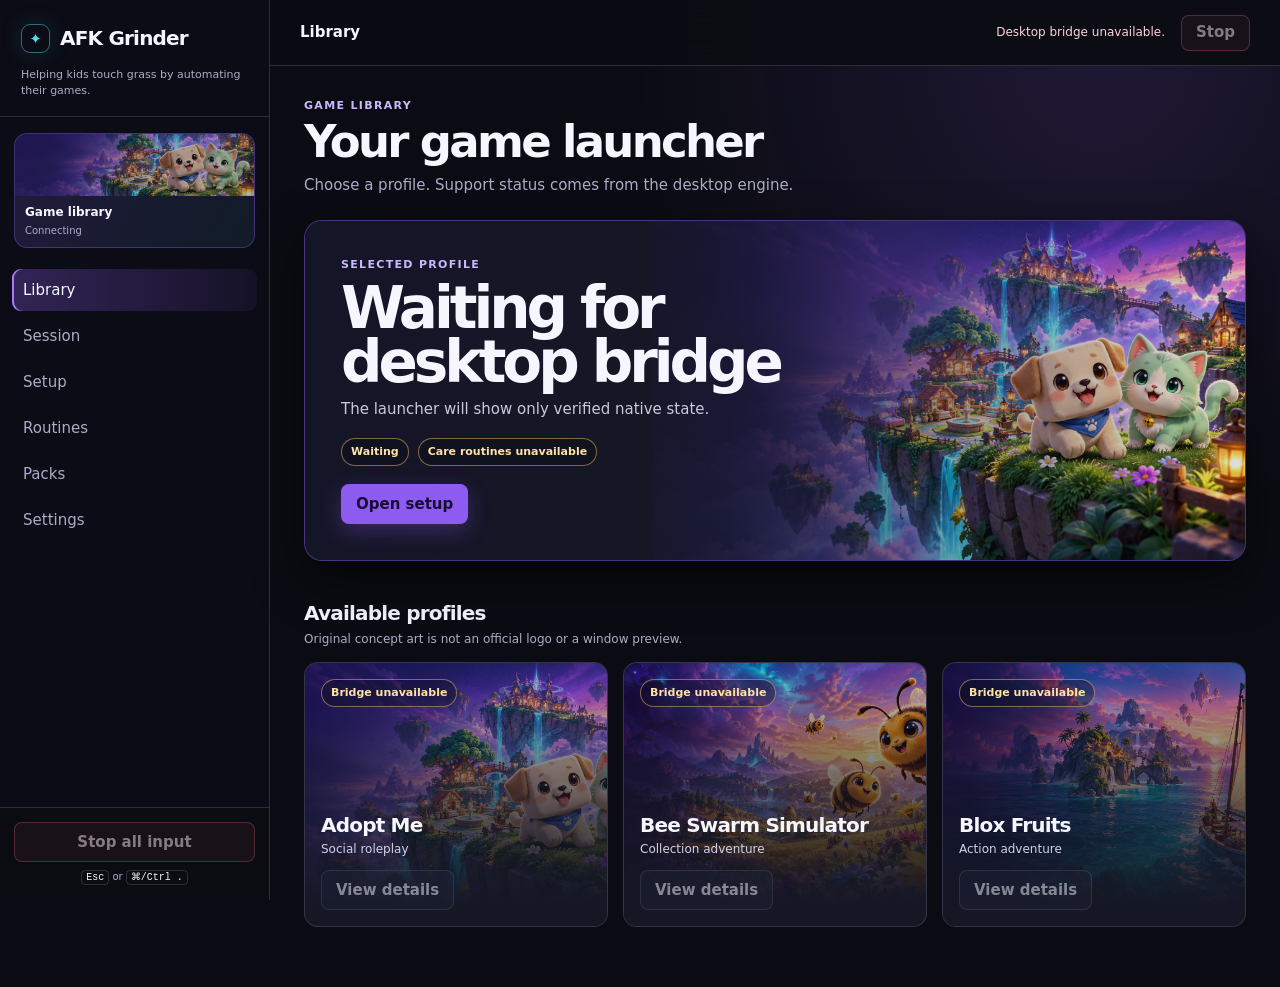
==== src/afk_grinder/web/index.html @ 45a5286b "feat: add native game launcher and auto-bind" ====
<!doctype html>
<html lang="en">
<head>
  <meta charset="utf-8">
  <meta name="viewport" content="width=device-width, initial-scale=1">
  <meta name="color-scheme" content="dark">
  <meta http-equiv="Content-Security-Policy" content="default-src 'none'; style-src 'self' 'unsafe-inline'; script-src 'self' 'unsafe-eval'; img-src 'self' data:; connect-src 'none'; font-src 'none'; object-src 'none'; frame-src 'none'; base-uri 'none'; form-action 'none'">
  <title>AFK Grinder</title>
  <link rel="stylesheet" href="styles.css">
  <style>@media (max-width:620px){.topbar .compact{display:inline-flex}}</style>
</head>
<body>
  <div class="app-shell">
    <aside class="rail" aria-label="Application navigation">
      <div class="brand"><div class="brand-mark" aria-hidden="true">✦</div><strong>AFK Grinder</strong><p>Helping kids touch grass by automating their games.</p></div>
      <div class="rail-game"><img id="rail-art" src="assets/pet-world.png" alt=""><div><strong id="rail-game-name">Game library</strong><span id="rail-game-status">Connecting</span></div></div>
      <nav class="nav" aria-label="Launcher sections">
        <button type="button" data-route="library" aria-current="page">Library</button>
        <button type="button" data-route="session">Session</button>
        <button type="button" data-route="setup">Setup</button>
        <button type="button" data-route="routines">Routines</button>
        <button type="button" data-route="packs">Packs</button>
        <button type="button" data-route="settings">Settings</button>
      </nav>
      <div class="rail-stop"><button class="danger" type="button" data-command="stop">Stop all input</button><p><kbd>Esc</kbd> or <kbd>⌘/Ctrl .</kbd></p></div>
    </aside>
    <div class="workspace">
      <header class="topbar"><span id="crumb">Library</span><span class="connection" id="connection" role="status" aria-live="polite">Connecting to desktop bridge…</span><button class="danger compact" type="button" data-command="stop">Stop</button></header>
      <div class="cleanup-banner" id="cleanup-banner" hidden role="alert"><strong>Cleanup blocked.</strong><span id="cleanup-message">Release held inputs manually, then restart the application.</span></div>
      <main>
        <section data-page="library" class="page active" aria-labelledby="library-title">
          <div class="page-title"><div><p class="eyebrow">Game library</p><h1 id="library-title">Your game launcher</h1><p>Choose a profile. Support status comes from the desktop engine.</p></div></div>
          <article class="hero"><img id="hero-art" src="assets/pet-world.png" alt="Original concept art, not a game capture"><div class="hero-overlay"><p class="eyebrow">Selected profile</p><h2 id="hero-title">Waiting for desktop bridge</h2><p id="hero-copy">The launcher will show only verified native state.</p><div class="badges"><span class="badge" id="hero-support">Waiting</span><span class="badge warn">Care routines unavailable</span></div><button class="primary" type="button" data-route="setup">Open setup</button></div></article>
          <div class="section-head"><div><h2>Available profiles</h2><p>Original concept art is not an official logo or a window preview.</p></div></div>
          <div class="game-grid" id="game-grid" aria-live="polite"></div>
          <template id="game-template"><article class="game-card"><img alt=""><div class="card-shade"></div><div class="card-body"><span class="badge"></span><h3></h3><p></p><button class="secondary" type="button">Open profile</button></div></article></template>
        </section>

        <section data-page="session" class="page" aria-labelledby="session-title">
          <div class="page-title"><div><p class="eyebrow">Supervised session</p><h1 id="session-title">Session</h1><p>Engine state decides whether a run can start.</p></div><span class="badge" id="session-phase">Waiting</span></div>
          <div class="two-col"><article class="panel"><h2 id="session-heading">Waiting for state</h2><p id="session-message">No local session data is available yet.</p><div class="mode-group" role="group" aria-label="Session mode"><button type="button" data-mode="dry">Dry run</button><button type="button" data-mode="live">Live input</button></div><div class="routine"><div><strong id="template-name">Input check</strong><span id="template-detail">Native template data will appear here.</span></div><span class="badge" id="start-readiness">Waiting</span></div><div class="button-row"><button class="primary" type="button" data-command="start" id="start-button">Start</button><button class="secondary" type="button" data-route="setup">Open setup</button></div><p class="note">Live input uses the engine’s 3-second manual switch and its <span id="limit-seconds">30</span>-second cap. No auto-resume.</p></article>
            <aside class="panel preview-panel"><div class="panel-heading"><h2>Private window preview</h2><span class="badge" id="preview-phase">Not captured</span></div><div class="preview-wrap"><img id="preview-image" alt="Selected native window preview" hidden><div id="preview-empty"><strong>No preview available</strong><span>Capture happens only through the desktop engine and stays in memory.</span></div></div><p class="note" id="preview-note">A preview does not prove gameplay is ready.</p></aside></div>
        </section>

        <section data-page="setup" class="page" aria-labelledby="setup-title">
          <div class="page-title"><div><p class="eyebrow">Required checks</p><h1 id="setup-title">Setup</h1><p>Sign in manually. Keep gameplay visible, with chat and menus closed.</p></div></div>
          <div class="two-col"><article class="panel"><ol class="setup-list"><li><span>1</span><div><strong>Find a Roblox window</strong><p id="binding-message">Waiting for discovery.</p></div><button class="secondary" type="button" data-command="refresh_targets">Retry</button></li><li id="candidate-row" hidden><span>2</span><div><strong>Select a window</strong><p>More than one verified Roblox window was found.</p><div class="candidate-buttons" id="candidate-buttons"></div></div></li><li><span>3</span><div><strong>Capture private preview</strong><p id="capture-message">Preview stays in memory and is optional.</p></div><div class="button-stack"><button class="secondary" type="button" data-command="capture">Capture</button><button class="ghost" type="button" data-command="clear_preview">Cancel</button></div></li><li><span>4</span><div><strong>Refresh native access</strong><p id="readiness-message">Waiting for native readiness.</p></div><button class="secondary" type="button" data-command="refresh_readiness">Check access</button></li><li><span>5</span><div><strong>Confirm visible gameplay</strong><p>Required for live input. This confirmation is consumed by every live start.</p><label class="check"><input type="checkbox" id="ack-checkbox"> <span>I am signed in. Gameplay visible. Chat and menus closed.</span></label></div></li></ol></article>
            <aside class="panel"><h2>Setup status</h2><dl class="status-list"><div><dt>Window</dt><dd id="binding-phase">Waiting</dd></div><div><dt>Access</dt><dd id="readiness-phase">Waiting</dd></div><div><dt>Manual confirmation</dt><dd id="ack-phase">Not confirmed</dd></div></dl><div class="notice"><strong>Manual sign-in only.</strong><p>No credentials, chat, trades, purchases, focus stealing, or automatic resume.</p></div></aside></div>
          <article class="panel roi-panel" id="roi-panel"><div class="panel-heading"><div><h2>Optional preview reference</h2><p>16:9 metadata only. It does not prove gameplay, access, or readiness.</p></div><span class="badge" id="geometry-phase">No reference</span></div><div class="roi-canvas-wrap"><canvas id="roi-canvas" aria-label="Preview reference area editor" tabindex="0"></canvas><p id="roi-empty">Capture a native preview to edit an optional reference area.</p></div><div class="button-row"><button class="secondary" type="button" id="area-check">Check reference</button><button class="ghost" type="button" data-command="reset_area">Reset reference</button></div><p class="note">Enter or Space creates a centered area. Arrow keys move it. Shift plus Arrow keys resizes it. R resets it. On macOS, raw window bounds need manual geometry checking.</p></article>
        </section>

        <section data-page="routines" class="page" aria-labelledby="routines-title"><div class="page-title"><div><p class="eyebrow">Routine controls</p><h1 id="routines-title">Routines</h1><p>Only bounded declarative input checks are accepted.</p></div></div><div class="two-col"><article class="panel"><h2 id="routine-title">Input check</h2><p id="routine-copy">Template details come from the desktop engine.</p><button class="primary" type="button" data-route="session">Open session</button></article><article class="panel locked"><h2>Indoor care</h2><p>Unavailable until native and game-specific evidence exists.</p><button class="ghost" type="button" disabled>Unavailable</button></article></div><article class="panel advanced"><div class="panel-heading"><div><h2>Advanced template</h2><p>Editable only while idle. This is not the primary session flow.</p></div><span class="badge" id="template-status">Waiting</span></div><label for="template-json">Input-check template JSON</label><textarea id="template-json" rows="9" spellcheck="false"></textarea><div class="button-row"><button class="secondary" type="button" id="template-save">Validate template</button></div><p class="note">Scripts, chat, purchases, trades, credentials, and unattended actions are not accepted.</p></article></section>

        <section data-page="packs" class="page" aria-labelledby="packs-title"><div class="page-title"><div><p class="eyebrow">Game packs</p><h1 id="packs-title">Packs</h1><p>Curated game-specific packs are unavailable.</p></div></div><article class="panel empty-state"><h2>No packs available</h2><p>Installation and long-session support remain unavailable.</p><button class="ghost" type="button" disabled>Packs unavailable</button></article></section>

        <section data-page="settings" class="page" aria-labelledby="settings-title"><div class="page-title"><div><p class="eyebrow">Local launcher</p><h1 id="settings-title">Settings</h1><p>Application information and privacy boundary.</p></div></div><article class="panel"><dl class="settings-list"><div><dt>Appearance</dt><dd>Dark launcher</dd></div><div><dt>Privacy</dt><dd>Memory-only window previews. No telemetry or remote resources.</dd></div><div><dt>Session limit</dt><dd id="settings-limit">Waiting for backend</dd></div><div><dt>Version</dt><dd id="app-version">Waiting for backend</dd></div><div><dt>Commit</dt><dd id="app-commit">Waiting for backend</dd></div><div><dt>Platform</dt><dd id="app-platform">Waiting for backend</dd></div></dl></article></section>
      </main>
    </div>
  </div>
  <div id="announcer" class="sr-only" aria-live="polite"></div>
  <div id="error-message" class="error-toast" role="alert" hidden></div>
  <script src="app.js"></script>
</body>
</html>
---- src/afk_grinder/web/styles.css ----
[hidden]{display:none!important}
:root{--ink:#0b0c13;--panel:#151725;--raised:#20233a;--text:#f5f6ff;--muted:#a9aec6;--line:#d0d7ff29;--violet:#a879ff;--violet-dark:#8e5bf0;--cyan:#50dbf7;--danger:#ff6b8a;--warn:#ffc86a;--good:#75e2be;--shadow:0 18px 48px #0009}*{box-sizing:border-box}html,body{min-height:100%;margin:0;background:var(--ink);color:var(--text);font:15px/1.48 ui-sans-serif,system-ui,-apple-system,"Segoe UI",sans-serif}button,input,textarea{font:inherit}button{color:inherit;cursor:pointer}button:disabled{cursor:not-allowed;opacity:.5}button:focus-visible,input:focus-visible,textarea:focus-visible,canvas:focus-visible{outline:3px solid var(--cyan);outline-offset:3px}.app-shell{min-height:100vh;display:grid;grid-template-columns:270px minmax(0,1fr);background:radial-gradient(circle at 86% 6%,#8e5bf026,transparent 31rem),var(--ink)}.rail{height:100vh;position:sticky;top:0;display:flex;flex-direction:column;border-right:1px solid var(--line);background:#0c0d16ef;overflow:hidden}.brand{padding:24px 21px 17px;border-bottom:1px solid var(--line);display:grid;grid-template-columns:31px 1fr;gap:8px;align-items:center}.brand strong{font-size:20px;letter-spacing:-.04em}.brand p{grid-column:1/-1;margin:5px 0 0;color:var(--muted);font-size:11px}.brand-mark{display:grid;place-items:center;width:29px;height:29px;border:1px solid #50dbf777;border-radius:9px;color:var(--cyan);box-shadow:0 0 24px #50dbf722}.rail-game{margin:16px 14px 9px;overflow:hidden;border:1px solid #8e5bf05c;border-radius:13px;background:linear-gradient(120deg,#8e5bf02e,#50dbf714)}.rail-game img{display:block;width:100%;height:62px;object-fit:cover;opacity:.65}.rail-game div{padding:8px 10px}.rail-game strong,.rail-game span{display:block;font-size:12px}.rail-game span{margin-top:2px;color:var(--muted);font-size:10px}.nav{flex:1;overflow:auto;padding:12px;display:grid;align-content:start;gap:4px}.nav button{min-height:42px;padding:0 11px;border:0;border-radius:9px;background:transparent;color:var(--muted);text-align:left}.nav button:hover,.nav button[aria-current="page"]{color:var(--text);background:linear-gradient(90deg,#8e5bf04d,#8e5bf014)}.nav button[aria-current="page"]{box-shadow:inset 2px 0 var(--violet)}.rail-stop{padding:14px;border-top:1px solid var(--line);background:#0b0c13ed}.rail-stop p{margin:8px 0 0;text-align:center;color:var(--muted);font-size:10px}kbd{padding:1px 4px;border:1px solid var(--line);border-radius:4px;color:var(--text)}.workspace{min-width:0}.topbar{position:sticky;top:0;z-index:5;min-height:66px;display:flex;align-items:center;gap:16px;padding:0 30px;border-bottom:1px solid var(--line);background:#0b0c13ed;backdrop-filter:blur(15px)}#crumb{font-weight:800}.connection{margin-left:auto;color:var(--muted);font-size:12px}.connection.ok{color:#bff4ff}.connection.bad{color:#ffd1da}.cleanup-banner{display:flex;gap:8px;align-items:center;padding:11px 30px;color:#ffe4ea;background:#51182a;border-bottom:1px solid #ff6b8a8f}.cleanup-banner span{color:#ffd4dd}main{max-width:1550px;margin:0 auto;padding:32px 34px 60px}.page{display:none}.page.active{display:block}.page-title{display:flex;justify-content:space-between;align-items:end;gap:20px;margin-bottom:24px}.eyebrow{margin:0;color:#cdb8ff;font-size:11px;font-weight:800;letter-spacing:.12em;text-transform:uppercase}.page-title h1{margin:5px 0 0;font-size:clamp(30px,4vw,45px);line-height:1;letter-spacing:-.06em}.page-title p:not(.eyebrow){margin:10px 0 0;color:var(--muted)}h2,h3,p{overflow-wrap:anywhere}.hero{position:relative;min-height:318px;overflow:hidden;border:1px solid #8e5bf070;border-radius:18px;background:#151725;box-shadow:var(--shadow);isolation:isolate}.hero>img{position:absolute;z-index:-2;right:0;width:63%;height:100%;object-fit:cover;opacity:.93}.hero:after{content:"";position:absolute;z-index:-1;inset:0;background:linear-gradient(90deg,#151528 4%,#151725f5 33%,#15172560 65%,#15172510),radial-gradient(circle at 60% 15%,#8e5bf055,transparent 27%)}.hero-overlay{display:flex;flex-direction:column;align-items:flex-start;justify-content:center;width:min(630px,64%);min-height:318px;padding:36px}.hero h2{margin:8px 0;font-size:clamp(36px,5vw,58px);line-height:.93;letter-spacing:-.07em}.hero p:not(.eyebrow){max-width:460px;margin:0;color:#c7c9dc}.badges,.button-row,.mode-group{display:flex;flex-wrap:wrap;gap:9px}.badges{margin:18px 0}.badge{display:inline-flex;align-items:center;min-height:28px;padding:4px 9px;border:1px solid var(--line);border-radius:999px;background:#0b0c1359;color:#d7daf2;font-size:11px;font-weight:750}.badge.good{border-color:#50dbf77a;color:#bff4ff}.badge.warn{border-color:#ffc86a7a;color:#ffe2a6}.badge.bad{border-color:#ff6b8a8a;color:#ffd5df}.section-head{display:flex;justify-content:space-between;align-items:end;gap:18px;margin:35px 0 13px}.section-head h2{margin:3px 0;font-size:20px;letter-spacing:-.04em}.section-head p{margin:0;color:var(--muted);font-size:12px}.game-grid{display:grid;grid-template-columns:repeat(3,minmax(0,1fr));gap:15px}.game-card{position:relative;isolation:isolate;min-height:265px;overflow:hidden;border:1px solid var(--line);border-radius:14px;background:var(--panel)}.game-card.selected{border-color:var(--violet);box-shadow:0 0 0 1px #8e5bf047,0 13px 28px #0004}.game-card img{position:absolute;z-index:-2;inset:0;width:100%;height:100%;object-fit:cover;opacity:.7}.card-shade{position:absolute;z-index:-1;inset:0;background:linear-gradient(180deg,#090a1000 12%,#151725 92%)}.card-body{height:100%;padding:16px;display:flex;flex-direction:column;align-items:start;justify-content:end}.card-body .badge{margin-bottom:auto}.card-body h3{margin:20px 0 1px;font-size:20px;letter-spacing:-.04em}.card-body p{margin:0 0 11px;color:#d0d3e7;font-size:12px}.primary,.secondary,.ghost,.danger{min-height:40px;padding:0 14px;border:1px solid transparent;border-radius:8px;font-weight:800}.primary{background:var(--violet-dark);color:#170d31;box-shadow:0 7px 21px #8e5bf04d}.primary:hover:not(:disabled){background:var(--violet)}.secondary{background:#20233acc;border-color:#f5f6ff30}.secondary:hover:not(:disabled),.ghost:hover:not(:disabled){border-color:var(--cyan);background:#50dbf717}.ghost{background:transparent;border-color:var(--line);color:#dce0f5}.danger{width:100%;color:#ffe9ee;border-color:#ff6b8a91;background:#ff6b8a1c}.danger:hover:not(:disabled){background:#ff6b8a3b}.compact{width:auto;min-height:36px}.two-col{display:grid;grid-template-columns:minmax(0,1.35fr) minmax(280px,.85fr);gap:16px}.panel{padding:22px;border:1px solid var(--line);border-radius:14px;background:linear-gradient(145deg,#20233a8c,#151725);box-shadow:0 10px 25px #0002}.panel h2{margin:0;font-size:20px;letter-spacing:-.04em}.panel>p,.panel-heading p{color:var(--muted)}.panel-heading{display:flex;align-items:start;justify-content:space-between;gap:14px}.panel-heading p{margin:4px 0 0}.mode-group{margin:23px 0 17px}.mode-group button{min-height:38px;padding:0 12px;border:1px solid var(--line);border-radius:8px;background:transparent;color:var(--muted)}.mode-group button.active{border-color:#8e5bf0aa;color:var(--text);background:#8e5bf030}.routine{display:flex;justify-content:space-between;gap:12px;align-items:center;padding:14px 0;border-top:1px solid var(--line);border-bottom:1px solid var(--line)}.routine strong,.routine span{display:block}.routine span{color:var(--muted);font-size:12px}.button-row{margin-top:20px}.note{color:var(--muted);font-size:12px}.preview-wrap{position:relative;display:grid;place-items:center;min-height:225px;margin-top:14px;overflow:hidden;border:1px dashed #a9aec657;border-radius:10px;background:#0b0c13}.preview-wrap img{display:block;max-width:100%;max-height:350px;object-fit:contain}.preview-wrap div{display:grid;gap:4px;padding:25px;text-align:center;color:var(--muted)}.preview-wrap strong{color:var(--text)}.setup-list{margin:0;padding:0;list-style:none}.setup-list li{display:grid;grid-template-columns:34px minmax(0,1fr) auto;gap:12px;align-items:start;padding:16px 0;border-bottom:1px solid var(--line)}.setup-list li:last-child{border-bottom:0}.setup-list li>span{display:grid;place-items:center;width:28px;height:28px;border:1px solid #8e5bf080;border-radius:50%;color:#d9caff}.setup-list strong,.setup-list p{display:block;margin:0}.setup-list p{color:var(--muted);font-size:13px}.candidate-row{grid-template-columns:34px minmax(0,1fr)!important}.candidate-buttons{display:flex;flex-wrap:wrap;gap:8px;margin-top:10px}.candidate-buttons button{min-height:34px;padding:0 10px;border:1px solid var(--line);border-radius:7px;background:#0b0c13;color:var(--text)}.check{display:flex;gap:8px;margin-top:10px;color:#e5e7f5;font-size:13px}.status-list,.settings-list{margin:14px 0 0}.status-list div,.settings-list div{display:grid;grid-template-columns:135px minmax(0,1fr);gap:15px;padding:13px 0;border-bottom:1px solid var(--line)}.status-list dt,.settings-list dt{color:var(--muted)}.status-list dd,.settings-list dd{margin:0}.notice{margin-top:19px;padding:13px;border:1px solid #ffc86a54;border-radius:9px;background:#ffc86a10}.notice p{margin:3px 0 0;color:#e6cf9e;font-size:12px}.roi-panel{margin-top:16px}.roi-canvas-wrap{display:grid;place-items:center;position:relative;min-height:200px;margin-top:16px;overflow:hidden;border:1px dashed #a9aec657;border-radius:10px;background:#0b0c13}.roi-canvas-wrap canvas{display:block;max-width:100%;max-height:420px;touch-action:none}.roi-canvas-wrap p{padding:24px;color:var(--muted);text-align:center}.advanced{margin-top:16px}.advanced label{display:block;margin:17px 0 7px;font-weight:700}.advanced textarea{display:block;width:100%;resize:vertical;padding:12px;border:1px solid var(--line);border-radius:8px;background:#0b0c13;color:#e5e7f5;font:12px/1.45 ui-monospace,SFMono-Regular,Menlo,monospace}.locked{opacity:.82}.empty-state{text-align:center;padding:60px 20px}.empty-state p{margin:7px 0 18px}.error-toast{position:fixed;z-index:20;right:24px;bottom:24px;max-width:min(480px,calc(100vw - 48px));padding:12px 15px;border:1px solid #ff6b8a99;border-radius:9px;background:#4b1425;color:#ffe9ee;box-shadow:var(--shadow)}.sr-only{position:absolute;width:1px;height:1px;padding:0;margin:-1px;overflow:hidden;clip:rect(0,0,0,0);white-space:nowrap;border:0}@media (max-width:760px){.app-shell{grid-template-columns:74px minmax(0,1fr)}.brand{padding:18px 12px;display:grid;place-items:center}.brand strong,.brand p,.rail-game div,.rail-stop p{display:none}.rail-game{margin:12px 7px}.rail-game img{height:45px}.nav{padding:8px}.nav button{padding:0 5px;text-align:center;font-size:11px}.rail-stop{padding:8px}.rail-stop .danger{font-size:0}.rail-stop .danger:after{content:"Stop";font-size:12px}main{padding:24px 18px 48px}.topbar{padding:0 18px}.two-col{grid-template-columns:1fr}.game-grid{grid-template-columns:repeat(2,minmax(0,1fr))}.hero-overlay{width:100%;padding:28px}.hero>img{width:100%;opacity:.32}.compact{display:none}}@media (max-width:620px){.app-shell{grid-template-columns:1fr}.rail{position:relative;height:auto;display:block;border-right:0;border-bottom:1px solid var(--line)}.brand{display:flex;gap:8px;padding:14px 18px}.brand p,.rail-game,.rail-stop{display:none}.nav{display:flex;overflow-x:auto;padding:6px 12px}.nav button{min-width:max-content;padding:0 10px}.game-grid{grid-template-columns:1fr}.page-title{align-items:start;flex-direction:column}.setup-list li{grid-template-columns:30px minmax(0,1fr)}.setup-list li>button{grid-column:2;justify-self:start}.status-list div,.settings-list div{grid-template-columns:1fr}.connection{font-size:10px}.hero{min-height:290px}.hero-overlay{min-height:290px}}@media (prefers-reduced-motion:reduce){*,*:before,*:after{scroll-behavior:auto!important;transition:none!important;animation:none!important}}
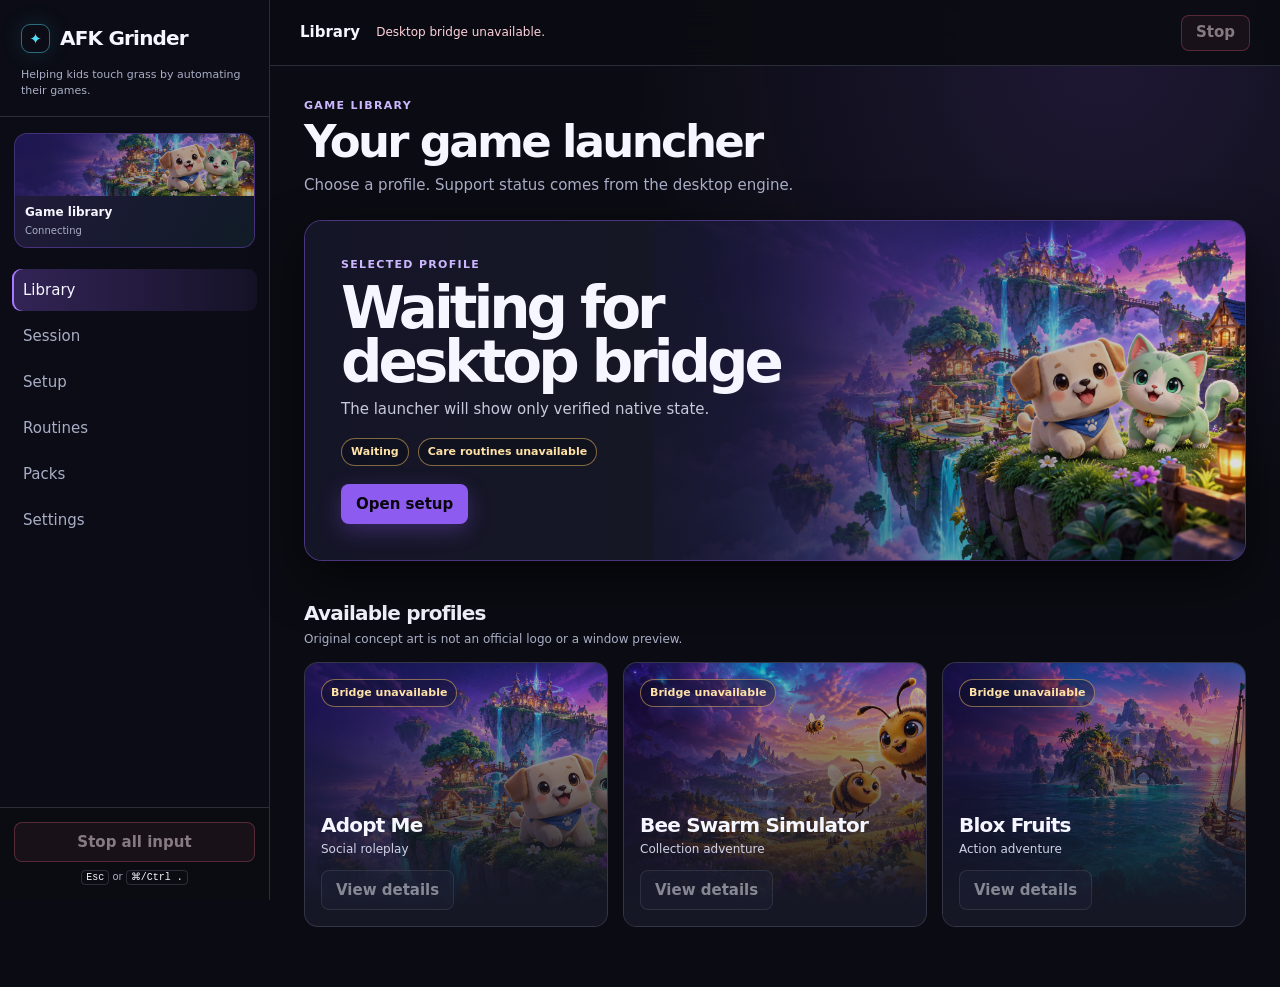
==== commit a59a3fee: "feat: add responsive native interface scaling" ====
--- a/src/afk_grinder/web/index.html
+++ b/src/afk_grinder/web/index.html
@@ -53,7 +53,7 @@
 
         <section data-page="packs" class="page" aria-labelledby="packs-title"><div class="page-title"><div><p class="eyebrow">Game packs</p><h1 id="packs-title">Packs</h1><p>Curated game-specific packs are unavailable.</p></div></div><article class="panel empty-state"><h2>No packs available</h2><p>Installation and long-session support remain unavailable.</p><button class="ghost" type="button" disabled>Packs unavailable</button></article></section>
 
-        <section data-page="settings" class="page" aria-labelledby="settings-title"><div class="page-title"><div><p class="eyebrow">Local launcher</p><h1 id="settings-title">Settings</h1><p>Application information and privacy boundary.</p></div></div><article class="panel"><dl class="settings-list"><div><dt>Appearance</dt><dd>Dark launcher</dd></div><div><dt>Privacy</dt><dd>Memory-only window previews. No telemetry or remote resources.</dd></div><div><dt>Session limit</dt><dd id="settings-limit">Waiting for backend</dd></div><div><dt>Version</dt><dd id="app-version">Waiting for backend</dd></div><div><dt>Commit</dt><dd id="app-commit">Waiting for backend</dd></div><div><dt>Platform</dt><dd id="app-platform">Waiting for backend</dd></div></dl></article></section>
+        <section data-page="settings" class="page" aria-labelledby="settings-title"><div class="page-title"><div><p class="eyebrow">Local launcher</p><h1 id="settings-title">Settings</h1><p>Application information and privacy boundary.</p></div></div><article class="panel"><dl class="settings-list"><div><dt>Appearance</dt><dd>Dark launcher</dd></div><div><dt>Interface size</dt><dd>Use the Interface menu to choose 100–200%. This changes only launcher visuals, retains source-pixel reference coordinates, and never arms or starts input. Normal focus-loss and Stop rules still apply.</dd></div><div><dt>Privacy</dt><dd>Memory-only window previews. No telemetry or remote resources.</dd></div><div><dt>Session limit</dt><dd id="settings-limit">Waiting for backend</dd></div><div><dt>Version</dt><dd id="app-version">Waiting for backend</dd></div><div><dt>Commit</dt><dd id="app-commit">Waiting for backend</dd></div><div><dt>Platform</dt><dd id="app-platform">Waiting for backend</dd></div></dl></article></section>
       </main>
     </div>
   </div>
--- a/src/afk_grinder/web/styles.css
+++ b/src/afk_grinder/web/styles.css
@@ -1,2 +1,14 @@
 [hidden]{display:none!important}
-:root{--ink:#0b0c13;--panel:#151725;--raised:#20233a;--text:#f5f6ff;--muted:#a9aec6;--line:#d0d7ff29;--violet:#a879ff;--violet-dark:#8e5bf0;--cyan:#50dbf7;--danger:#ff6b8a;--warn:#ffc86a;--good:#75e2be;--shadow:0 18px 48px #0009}*{box-sizing:border-box}html,body{min-height:100%;margin:0;background:var(--ink);color:var(--text);font:15px/1.48 ui-sans-serif,system-ui,-apple-system,"Segoe UI",sans-serif}button,input,textarea{font:inherit}button{color:inherit;cursor:pointer}button:disabled{cursor:not-allowed;opacity:.5}button:focus-visible,input:focus-visible,textarea:focus-visible,canvas:focus-visible{outline:3px solid var(--cyan);outline-offset:3px}.app-shell{min-height:100vh;display:grid;grid-template-columns:270px minmax(0,1fr);background:radial-gradient(circle at 86% 6%,#8e5bf026,transparent 31rem),var(--ink)}.rail{height:100vh;position:sticky;top:0;display:flex;flex-direction:column;border-right:1px solid var(--line);background:#0c0d16ef;overflow:hidden}.brand{padding:24px 21px 17px;border-bottom:1px solid var(--line);display:grid;grid-template-columns:31px 1fr;gap:8px;align-items:center}.brand strong{font-size:20px;letter-spacing:-.04em}.brand p{grid-column:1/-1;margin:5px 0 0;color:var(--muted);font-size:11px}.brand-mark{display:grid;place-items:center;width:29px;height:29px;border:1px solid #50dbf777;border-radius:9px;color:var(--cyan);box-shadow:0 0 24px #50dbf722}.rail-game{margin:16px 14px 9px;overflow:hidden;border:1px solid #8e5bf05c;border-radius:13px;background:linear-gradient(120deg,#8e5bf02e,#50dbf714)}.rail-game img{display:block;width:100%;height:62px;object-fit:cover;opacity:.65}.rail-game div{padding:8px 10px}.rail-game strong,.rail-game span{display:block;font-size:12px}.rail-game span{margin-top:2px;color:var(--muted);font-size:10px}.nav{flex:1;overflow:auto;padding:12px;display:grid;align-content:start;gap:4px}.nav button{min-height:42px;padding:0 11px;border:0;border-radius:9px;background:transparent;color:var(--muted);text-align:left}.nav button:hover,.nav button[aria-current="page"]{color:var(--text);background:linear-gradient(90deg,#8e5bf04d,#8e5bf014)}.nav button[aria-current="page"]{box-shadow:inset 2px 0 var(--violet)}.rail-stop{padding:14px;border-top:1px solid var(--line);background:#0b0c13ed}.rail-stop p{margin:8px 0 0;text-align:center;color:var(--muted);font-size:10px}kbd{padding:1px 4px;border:1px solid var(--line);border-radius:4px;color:var(--text)}.workspace{min-width:0}.topbar{position:sticky;top:0;z-index:5;min-height:66px;display:flex;align-items:center;gap:16px;padding:0 30px;border-bottom:1px solid var(--line);background:#0b0c13ed;backdrop-filter:blur(15px)}#crumb{font-weight:800}.connection{margin-left:auto;color:var(--muted);font-size:12px}.connection.ok{color:#bff4ff}.connection.bad{color:#ffd1da}.cleanup-banner{display:flex;gap:8px;align-items:center;padding:11px 30px;color:#ffe4ea;background:#51182a;border-bottom:1px solid #ff6b8a8f}.cleanup-banner span{color:#ffd4dd}main{max-width:1550px;margin:0 auto;padding:32px 34px 60px}.page{display:none}.page.active{display:block}.page-title{display:flex;justify-content:space-between;align-items:end;gap:20px;margin-bottom:24px}.eyebrow{margin:0;color:#cdb8ff;font-size:11px;font-weight:800;letter-spacing:.12em;text-transform:uppercase}.page-title h1{margin:5px 0 0;font-size:clamp(30px,4vw,45px);line-height:1;letter-spacing:-.06em}.page-title p:not(.eyebrow){margin:10px 0 0;color:var(--muted)}h2,h3,p{overflow-wrap:anywhere}.hero{position:relative;min-height:318px;overflow:hidden;border:1px solid #8e5bf070;border-radius:18px;background:#151725;box-shadow:var(--shadow);isolation:isolate}.hero>img{position:absolute;z-index:-2;right:0;width:63%;height:100%;object-fit:cover;opacity:.93}.hero:after{content:"";position:absolute;z-index:-1;inset:0;background:linear-gradient(90deg,#151528 4%,#151725f5 33%,#15172560 65%,#15172510),radial-gradient(circle at 60% 15%,#8e5bf055,transparent 27%)}.hero-overlay{display:flex;flex-direction:column;align-items:flex-start;justify-content:center;width:min(630px,64%);min-height:318px;padding:36px}.hero h2{margin:8px 0;font-size:clamp(36px,5vw,58px);line-height:.93;letter-spacing:-.07em}.hero p:not(.eyebrow){max-width:460px;margin:0;color:#c7c9dc}.badges,.button-row,.mode-group{display:flex;flex-wrap:wrap;gap:9px}.badges{margin:18px 0}.badge{display:inline-flex;align-items:center;min-height:28px;padding:4px 9px;border:1px solid var(--line);border-radius:999px;background:#0b0c1359;color:#d7daf2;font-size:11px;font-weight:750}.badge.good{border-color:#50dbf77a;color:#bff4ff}.badge.warn{border-color:#ffc86a7a;color:#ffe2a6}.badge.bad{border-color:#ff6b8a8a;color:#ffd5df}.section-head{display:flex;justify-content:space-between;align-items:end;gap:18px;margin:35px 0 13px}.section-head h2{margin:3px 0;font-size:20px;letter-spacing:-.04em}.section-head p{margin:0;color:var(--muted);font-size:12px}.game-grid{display:grid;grid-template-columns:repeat(3,minmax(0,1fr));gap:15px}.game-card{position:relative;isolation:isolate;min-height:265px;overflow:hidden;border:1px solid var(--line);border-radius:14px;background:var(--panel)}.game-card.selected{border-color:var(--violet);box-shadow:0 0 0 1px #8e5bf047,0 13px 28px #0004}.game-card img{position:absolute;z-index:-2;inset:0;width:100%;height:100%;object-fit:cover;opacity:.7}.card-shade{position:absolute;z-index:-1;inset:0;background:linear-gradient(180deg,#090a1000 12%,#151725 92%)}.card-body{height:100%;padding:16px;display:flex;flex-direction:column;align-items:start;justify-content:end}.card-body .badge{margin-bottom:auto}.card-body h3{margin:20px 0 1px;font-size:20px;letter-spacing:-.04em}.card-body p{margin:0 0 11px;color:#d0d3e7;font-size:12px}.primary,.secondary,.ghost,.danger{min-height:40px;padding:0 14px;border:1px solid transparent;border-radius:8px;font-weight:800}.primary{background:var(--violet-dark);color:#170d31;box-shadow:0 7px 21px #8e5bf04d}.primary:hover:not(:disabled){background:var(--violet)}.secondary{background:#20233acc;border-color:#f5f6ff30}.secondary:hover:not(:disabled),.ghost:hover:not(:disabled){border-color:var(--cyan);background:#50dbf717}.ghost{background:transparent;border-color:var(--line);color:#dce0f5}.danger{width:100%;color:#ffe9ee;border-color:#ff6b8a91;background:#ff6b8a1c}.danger:hover:not(:disabled){background:#ff6b8a3b}.compact{width:auto;min-height:36px}.two-col{display:grid;grid-template-columns:minmax(0,1.35fr) minmax(280px,.85fr);gap:16px}.panel{padding:22px;border:1px solid var(--line);border-radius:14px;background:linear-gradient(145deg,#20233a8c,#151725);box-shadow:0 10px 25px #0002}.panel h2{margin:0;font-size:20px;letter-spacing:-.04em}.panel>p,.panel-heading p{color:var(--muted)}.panel-heading{display:flex;align-items:start;justify-content:space-between;gap:14px}.panel-heading p{margin:4px 0 0}.mode-group{margin:23px 0 17px}.mode-group button{min-height:38px;padding:0 12px;border:1px solid var(--line);border-radius:8px;background:transparent;color:var(--muted)}.mode-group button.active{border-color:#8e5bf0aa;color:var(--text);background:#8e5bf030}.routine{display:flex;justify-content:space-between;gap:12px;align-items:center;padding:14px 0;border-top:1px solid var(--line);border-bottom:1px solid var(--line)}.routine strong,.routine span{display:block}.routine span{color:var(--muted);font-size:12px}.button-row{margin-top:20px}.note{color:var(--muted);font-size:12px}.preview-wrap{position:relative;display:grid;place-items:center;min-height:225px;margin-top:14px;overflow:hidden;border:1px dashed #a9aec657;border-radius:10px;background:#0b0c13}.preview-wrap img{display:block;max-width:100%;max-height:350px;object-fit:contain}.preview-wrap div{display:grid;gap:4px;padding:25px;text-align:center;color:var(--muted)}.preview-wrap strong{color:var(--text)}.setup-list{margin:0;padding:0;list-style:none}.setup-list li{display:grid;grid-template-columns:34px minmax(0,1fr) auto;gap:12px;align-items:start;padding:16px 0;border-bottom:1px solid var(--line)}.setup-list li:last-child{border-bottom:0}.setup-list li>span{display:grid;place-items:center;width:28px;height:28px;border:1px solid #8e5bf080;border-radius:50%;color:#d9caff}.setup-list strong,.setup-list p{display:block;margin:0}.setup-list p{color:var(--muted);font-size:13px}.candidate-row{grid-template-columns:34px minmax(0,1fr)!important}.candidate-buttons{display:flex;flex-wrap:wrap;gap:8px;margin-top:10px}.candidate-buttons button{min-height:34px;padding:0 10px;border:1px solid var(--line);border-radius:7px;background:#0b0c13;color:var(--text)}.check{display:flex;gap:8px;margin-top:10px;color:#e5e7f5;font-size:13px}.status-list,.settings-list{margin:14px 0 0}.status-list div,.settings-list div{display:grid;grid-template-columns:135px minmax(0,1fr);gap:15px;padding:13px 0;border-bottom:1px solid var(--line)}.status-list dt,.settings-list dt{color:var(--muted)}.status-list dd,.settings-list dd{margin:0}.notice{margin-top:19px;padding:13px;border:1px solid #ffc86a54;border-radius:9px;background:#ffc86a10}.notice p{margin:3px 0 0;color:#e6cf9e;font-size:12px}.roi-panel{margin-top:16px}.roi-canvas-wrap{display:grid;place-items:center;position:relative;min-height:200px;margin-top:16px;overflow:hidden;border:1px dashed #a9aec657;border-radius:10px;background:#0b0c13}.roi-canvas-wrap canvas{display:block;max-width:100%;max-height:420px;touch-action:none}.roi-canvas-wrap p{padding:24px;color:var(--muted);text-align:center}.advanced{margin-top:16px}.advanced label{display:block;margin:17px 0 7px;font-weight:700}.advanced textarea{display:block;width:100%;resize:vertical;padding:12px;border:1px solid var(--line);border-radius:8px;background:#0b0c13;color:#e5e7f5;font:12px/1.45 ui-monospace,SFMono-Regular,Menlo,monospace}.locked{opacity:.82}.empty-state{text-align:center;padding:60px 20px}.empty-state p{margin:7px 0 18px}.error-toast{position:fixed;z-index:20;right:24px;bottom:24px;max-width:min(480px,calc(100vw - 48px));padding:12px 15px;border:1px solid #ff6b8a99;border-radius:9px;background:#4b1425;color:#ffe9ee;box-shadow:var(--shadow)}.sr-only{position:absolute;width:1px;height:1px;padding:0;margin:-1px;overflow:hidden;clip:rect(0,0,0,0);white-space:nowrap;border:0}@media (max-width:760px){.app-shell{grid-template-columns:74px minmax(0,1fr)}.brand{padding:18px 12px;display:grid;place-items:center}.brand strong,.brand p,.rail-game div,.rail-stop p{display:none}.rail-game{margin:12px 7px}.rail-game img{height:45px}.nav{padding:8px}.nav button{padding:0 5px;text-align:center;font-size:11px}.rail-stop{padding:8px}.rail-stop .danger{font-size:0}.rail-stop .danger:after{content:"Stop";font-size:12px}main{padding:24px 18px 48px}.topbar{padding:0 18px}.two-col{grid-template-columns:1fr}.game-grid{grid-template-columns:repeat(2,minmax(0,1fr))}.hero-overlay{width:100%;padding:28px}.hero>img{width:100%;opacity:.32}.compact{display:none}}@media (max-width:620px){.app-shell{grid-template-columns:1fr}.rail{position:relative;height:auto;display:block;border-right:0;border-bottom:1px solid var(--line)}.brand{display:flex;gap:8px;padding:14px 18px}.brand p,.rail-game,.rail-stop{display:none}.nav{display:flex;overflow-x:auto;padding:6px 12px}.nav button{min-width:max-content;padding:0 10px}.game-grid{grid-template-columns:1fr}.page-title{align-items:start;flex-direction:column}.setup-list li{grid-template-columns:30px minmax(0,1fr)}.setup-list li>button{grid-column:2;justify-self:start}.status-list div,.settings-list div{grid-template-columns:1fr}.connection{font-size:10px}.hero{min-height:290px}.hero-overlay{min-height:290px}}@media (prefers-reduced-motion:reduce){*,*:before,*:after{scroll-behavior:auto!important;transition:none!important;animation:none!important}}
+:root{--ink:#0b0c13;--panel:#151725;--raised:#20233a;--text:#f5f6ff;--muted:#a9aec6;--line:#d0d7ff29;--violet:#a879ff;--violet-dark:#8e5bf0;--cyan:#50dbf7;--danger:#ff6b8a;--warn:#ffc86a;--good:#75e2be;--shadow:0 18px 48px #0009}*{box-sizing:border-box}html,body{min-height:100%;margin:0;background:var(--ink);color:var(--text);font:15px/1.48 ui-sans-serif,system-ui,-apple-system,"Segoe UI",sans-serif}button,input,textarea{font:inherit}button{color:inherit;cursor:pointer}button:disabled{cursor:not-allowed;opacity:.5}button:focus-visible,input:focus-visible,textarea:focus-visible,canvas:focus-visible{outline:3px solid var(--cyan);outline-offset:3px}.app-shell{min-height:100vh;display:grid;grid-template-columns:270px minmax(0,1fr);background:radial-gradient(circle at 86% 6%,#8e5bf026,transparent 31rem),var(--ink)}.rail{height:100vh;position:sticky;top:0;display:flex;flex-direction:column;border-right:1px solid var(--line);background:#0c0d16ef;overflow:hidden}.brand{padding:24px 21px 17px;border-bottom:1px solid var(--line);display:grid;grid-template-columns:31px 1fr;gap:8px;align-items:center}.brand strong{font-size:20px;letter-spacing:-.04em}.brand p{grid-column:1/-1;margin:5px 0 0;color:var(--muted);font-size:11px}.brand-mark{display:grid;place-items:center;width:29px;height:29px;border:1px solid #50dbf777;border-radius:9px;color:var(--cyan);box-shadow:0 0 24px #50dbf722}.rail-game{margin:16px 14px 9px;overflow:hidden;border:1px solid #8e5bf05c;border-radius:13px;background:linear-gradient(120deg,#8e5bf02e,#50dbf714)}.rail-game img{display:block;width:100%;height:62px;object-fit:cover;opacity:.65}.rail-game div{padding:8px 10px}.rail-game strong,.rail-game span{display:block;font-size:12px}.rail-game span{margin-top:2px;color:var(--muted);font-size:10px}.nav{flex:1;overflow:auto;padding:12px;display:grid;align-content:start;gap:4px}.nav button{min-height:42px;padding:0 11px;border:0;border-radius:9px;background:transparent;color:var(--muted);text-align:left}.nav button:hover,.nav button[aria-current="page"]{color:var(--text);background:linear-gradient(90deg,#8e5bf04d,#8e5bf014)}.nav button[aria-current="page"]{box-shadow:inset 2px 0 var(--violet)}.rail-stop{padding:14px;border-top:1px solid var(--line);background:#0b0c13ed}.rail-stop p{margin:8px 0 0;text-align:center;color:var(--muted);font-size:10px}kbd{padding:1px 4px;border:1px solid var(--line);border-radius:4px;color:var(--text)}.workspace{min-width:0}.topbar{position:sticky;top:0;z-index:5;min-height:66px;display:flex;align-items:center;gap:16px;padding:0 30px;border-bottom:1px solid var(--line);background:#0b0c13ed;backdrop-filter:blur(15px)}#crumb{font-weight:800}.connection{margin-left:auto;color:var(--muted);font-size:12px}.connection.ok{color:#bff4ff}.connection.bad{color:#ffd1da}.cleanup-banner{display:flex;gap:8px;align-items:center;padding:11px 30px;color:#ffe4ea;background:#51182a;border-bottom:1px solid #ff6b8a8f}.cleanup-banner span{color:#ffd4dd}main{max-width:1550px;margin:0 auto;padding:32px 34px 60px}.page{display:none}.page.active{display:block}.page-title{display:flex;justify-content:space-between;align-items:end;gap:20px;margin-bottom:24px}.eyebrow{margin:0;color:#cdb8ff;font-size:11px;font-weight:800;letter-spacing:.12em;text-transform:uppercase}.page-title h1{margin:5px 0 0;font-size:clamp(30px,4vw,45px);line-height:1;letter-spacing:-.06em}.page-title p:not(.eyebrow){margin:10px 0 0;color:var(--muted)}h2,h3,p{overflow-wrap:anywhere}.hero{position:relative;min-height:318px;overflow:hidden;border:1px solid #8e5bf070;border-radius:18px;background:#151725;box-shadow:var(--shadow);isolation:isolate}.hero>img{position:absolute;z-index:-2;right:0;width:63%;height:100%;object-fit:cover;opacity:.93}.hero:after{content:"";position:absolute;z-index:-1;inset:0;background:linear-gradient(90deg,#151528 4%,#151725f5 33%,#15172560 65%,#15172510),radial-gradient(circle at 60% 15%,#8e5bf055,transparent 27%)}.hero-overlay{display:flex;flex-direction:column;align-items:flex-start;justify-content:center;width:min(630px,64%);min-height:318px;padding:36px}.hero h2{margin:8px 0;font-size:clamp(36px,5vw,58px);line-height:.93;letter-spacing:-.07em}.hero p:not(.eyebrow){max-width:460px;margin:0;color:#c7c9dc}.badges,.button-row,.mode-group{display:flex;flex-wrap:wrap;gap:9px}.badges{margin:18px 0}.badge{display:inline-flex;align-items:center;min-height:28px;padding:4px 9px;border:1px solid var(--line);border-radius:999px;background:#0b0c1359;color:#d7daf2;font-size:11px;font-weight:750}.badge.good{border-color:#50dbf77a;color:#bff4ff}.badge.warn{border-color:#ffc86a7a;color:#ffe2a6}.badge.bad{border-color:#ff6b8a8a;color:#ffd5df}.section-head{display:flex;justify-content:space-between;align-items:end;gap:18px;margin:35px 0 13px}.section-head h2{margin:3px 0;font-size:20px;letter-spacing:-.04em}.section-head p{margin:0;color:var(--muted);font-size:12px}.game-grid{display:grid;grid-template-columns:repeat(3,minmax(0,1fr));gap:15px}.game-card{position:relative;isolation:isolate;min-height:265px;overflow:hidden;border:1px solid var(--line);border-radius:14px;background:var(--panel)}.game-card.selected{border-color:var(--violet);box-shadow:0 0 0 1px #8e5bf047,0 13px 28px #0004}.game-card img{position:absolute;z-index:-2;inset:0;width:100%;height:100%;object-fit:cover;opacity:.7}.card-shade{position:absolute;z-index:-1;inset:0;background:linear-gradient(180deg,#090a1000 12%,#151725 92%)}.card-body{height:100%;padding:16px;display:flex;flex-direction:column;align-items:start;justify-content:end}.card-body .badge{margin-bottom:auto}.card-body h3{margin:20px 0 1px;font-size:20px;letter-spacing:-.04em}.card-body p{margin:0 0 11px;color:#d0d3e7;font-size:12px}.primary,.secondary,.ghost,.danger{min-height:40px;padding:0 14px;border:1px solid transparent;border-radius:8px;font-weight:800}.primary{background:var(--violet-dark);color:#08050f;box-shadow:0 7px 21px #8e5bf04d}.primary:hover:not(:disabled){background:var(--violet)}.secondary{background:#20233acc;border-color:#f5f6ff30}.secondary:hover:not(:disabled),.ghost:hover:not(:disabled){border-color:var(--cyan);background:#50dbf717}.ghost{background:transparent;border-color:var(--line);color:#dce0f5}.danger{width:100%;color:#ffe9ee;border-color:#ff6b8a91;background:#ff6b8a1c}.danger:hover:not(:disabled){background:#ff6b8a3b}.compact{width:auto;min-height:36px}.two-col{display:grid;grid-template-columns:minmax(0,1.35fr) minmax(280px,.85fr);gap:16px}.panel{padding:22px;border:1px solid var(--line);border-radius:14px;background:linear-gradient(145deg,#20233a8c,#151725);box-shadow:0 10px 25px #0002}.panel h2{margin:0;font-size:20px;letter-spacing:-.04em}.panel>p,.panel-heading p{color:var(--muted)}.panel-heading{display:flex;align-items:start;justify-content:space-between;gap:14px}.panel-heading p{margin:4px 0 0}.mode-group{margin:23px 0 17px}.mode-group button{min-height:38px;padding:0 12px;border:1px solid var(--line);border-radius:8px;background:transparent;color:var(--muted)}.mode-group button.active{border-color:#8e5bf0aa;color:var(--text);background:#8e5bf030}.routine{display:flex;justify-content:space-between;gap:12px;align-items:center;padding:14px 0;border-top:1px solid var(--line);border-bottom:1px solid var(--line)}.routine strong,.routine span{display:block}.routine span{color:var(--muted);font-size:12px}.button-row{margin-top:20px}.note{color:var(--muted);font-size:12px}.preview-wrap{position:relative;display:grid;place-items:center;min-height:225px;margin-top:14px;overflow:hidden;border:1px dashed #a9aec657;border-radius:10px;background:#0b0c13}.preview-wrap img{display:block;max-width:100%;max-height:350px;object-fit:contain}.preview-wrap div{display:grid;gap:4px;padding:25px;text-align:center;color:var(--muted)}.preview-wrap strong{color:var(--text)}.setup-list{margin:0;padding:0;list-style:none}.setup-list li{display:grid;grid-template-columns:34px minmax(0,1fr) auto;gap:12px;align-items:start;padding:16px 0;border-bottom:1px solid var(--line)}.setup-list li:last-child{border-bottom:0}.setup-list li>span{display:grid;place-items:center;width:28px;height:28px;border:1px solid #8e5bf080;border-radius:50%;color:#d9caff}.setup-list strong,.setup-list p{display:block;margin:0}.setup-list p{color:var(--muted);font-size:13px}.candidate-row{grid-template-columns:34px minmax(0,1fr)!important}.candidate-buttons{display:flex;flex-wrap:wrap;gap:8px;margin-top:10px}.candidate-buttons button{min-height:34px;padding:0 10px;border:1px solid var(--line);border-radius:7px;background:#0b0c13;color:var(--text)}.check{display:flex;gap:8px;margin-top:10px;color:#e5e7f5;font-size:13px}.status-list,.settings-list{margin:14px 0 0}.status-list div,.settings-list div{display:grid;grid-template-columns:135px minmax(0,1fr);gap:15px;padding:13px 0;border-bottom:1px solid var(--line)}.status-list dt,.settings-list dt{color:var(--muted)}.status-list dd,.settings-list dd{margin:0}.notice{margin-top:19px;padding:13px;border:1px solid #ffc86a54;border-radius:9px;background:#ffc86a10}.notice p{margin:3px 0 0;color:#e6cf9e;font-size:12px}.roi-panel{margin-top:16px}.roi-canvas-wrap{display:grid;place-items:center;position:relative;min-height:200px;margin-top:16px;overflow:hidden;border:1px dashed #a9aec657;border-radius:10px;background:#0b0c13}.roi-canvas-wrap canvas{display:block;max-width:100%;max-height:420px;touch-action:none}.roi-canvas-wrap p{padding:24px;color:var(--muted);text-align:center}.advanced{margin-top:16px}.advanced label{display:block;margin:17px 0 7px;font-weight:700}.advanced textarea{display:block;width:100%;resize:vertical;padding:12px;border:1px solid var(--line);border-radius:8px;background:#0b0c13;color:#e5e7f5;font:12px/1.45 ui-monospace,SFMono-Regular,Menlo,monospace}.locked{opacity:.82}.empty-state{text-align:center;padding:60px 20px}.empty-state p{margin:7px 0 18px}.error-toast{position:fixed;z-index:20;right:24px;bottom:24px;max-width:min(480px,calc(100vw - 48px));padding:12px 15px;border:1px solid #ff6b8a99;border-radius:9px;background:#4b1425;color:#ffe9ee;box-shadow:var(--shadow)}.sr-only{position:absolute;width:1px;height:1px;padding:0;margin:-1px;overflow:hidden;clip:rect(0,0,0,0);white-space:nowrap;border:0}@media (max-width:760px){.app-shell{grid-template-columns:74px minmax(0,1fr)}.brand{padding:18px 12px;display:grid;place-items:center}.brand strong,.brand p,.rail-game div,.rail-stop p{display:none}.rail-game{margin:12px 7px}.rail-game img{height:45px}.nav{padding:8px}.nav button{padding:0 5px;text-align:center;font-size:11px}.rail-stop{padding:8px}.rail-stop .danger{font-size:0}.rail-stop .danger:after{content:"Stop";font-size:12px}main{padding:24px 18px 48px}.topbar{padding:0 18px}.two-col{grid-template-columns:1fr}.game-grid{grid-template-columns:repeat(2,minmax(0,1fr))}.hero-overlay{width:100%;padding:28px}.hero>img{width:100%;opacity:.32}.compact{display:none}}@media (max-width:620px){.app-shell{grid-template-columns:1fr}.rail{position:relative;height:auto;display:block;border-right:0;border-bottom:1px solid var(--line)}.brand{display:flex;gap:8px;padding:14px 18px}.brand p,.rail-game,.rail-stop{display:none}.nav{display:flex;overflow-x:auto;padding:6px 12px}.nav button{min-width:max-content;padding:0 10px}.game-grid{grid-template-columns:1fr}.page-title{align-items:start;flex-direction:column}.setup-list li{grid-template-columns:30px minmax(0,1fr)}.setup-list li>button{grid-column:2;justify-self:start}.status-list div,.settings-list div{grid-template-columns:1fr}.connection{font-size:10px}.hero{min-height:290px}.hero-overlay{min-height:290px}}@media (prefers-reduced-motion:reduce){*,*:before,*:after{scroll-behavior:auto!important;transition:none!important;animation:none!important}}
+
+/* Launcher scale contract: fixed rails on larger widths, compact scrollable controls below. */
+main,.page,.panel,.topbar,.cleanup-banner{min-width:0}.connection{min-width:0;flex:1 1 auto;overflow:hidden;text-overflow:ellipsis;white-space:nowrap}.topbar .compact{display:inline-flex;flex:0 0 auto;min-width:40px;align-items:center;justify-content:center}.roi-canvas-wrap{padding:6px}.roi-canvas-wrap canvas:focus-visible{outline-offset:-4px}.candidate-buttons,.button-stack,.button-row{align-items:center}.candidate-buttons button,.button-stack button{min-height:40px}.nav{scroll-padding-inline:12px}.nav button{scroll-margin-inline:12px}
+@media (min-width:761px){.rail{width:270px}.game-grid{grid-template-columns:repeat(3,minmax(0,1fr))}.two-col{grid-template-columns:minmax(0,1.35fr) minmax(280px,.85fr)}}
+@media (min-width:621px) and (max-width:760px){.app-shell{grid-template-columns:74px minmax(0,1fr)}.two-col{grid-template-columns:1fr}.game-grid{grid-template-columns:repeat(2,minmax(0,1fr))}.topbar .compact{display:inline-flex}.rail-stop .danger{min-height:40px;white-space:nowrap}}
+@media (max-width:620px){.topbar{gap:8px;padding-inline:12px}.topbar .compact{display:inline-flex;min-height:40px}.rail{overflow:visible}.nav{scroll-padding-inline:12px}.hero{min-height:290px}.hero-overlay{min-height:290px}.button-stack{display:flex;flex-wrap:wrap;gap:8px}.button-stack button{min-width:40px}.setup-list li>button{min-height:40px}}
+@media (max-width:620px) and (max-height:500px){.hero,.hero-overlay{min-height:250px}.hero-overlay{padding:22px}.hero h2{font-size:clamp(30px,9vw,40px)}.badges{margin:12px 0}.section-head{margin-top:24px}}
+@media (max-width:420px){.topbar{min-height:56px;flex-wrap:wrap;align-content:center;padding-block:7px}.topbar #crumb{min-width:0;flex:1 1 72px}.connection{min-width:0;flex:1 1 118px}.topbar .compact{flex:0 0 auto}.page-title h1{font-size:clamp(28px,10vw,38px)}main{padding-inline:12px}.panel{padding:16px}.hero-overlay{width:100%;padding:20px}.badges{gap:6px}.badge{max-width:100%;white-space:normal}.button-row>button{flex:1 1 auto}}
+@media (max-width:620px){.setup-list li>.button-stack{grid-column:2;justify-self:start;min-width:0;max-width:100%}.setup-list li>.button-stack button{max-width:100%}}
+@media (max-width:620px){.app-shell{grid-template-columns:minmax(0,1fr)}.rail,.nav{min-width:0;max-width:100%}.brand strong{display:block}}
+@media (max-width:620px){.status-list div,.settings-list div{grid-template-columns:minmax(0,1fr)}.status-list dd,.settings-list dd{min-width:0;overflow-wrap:anywhere}.routine>div,.routine>span{min-width:0;overflow-wrap:anywhere}}
+@media (min-width:761px) and (max-width:1000px){.two-col{grid-template-columns:1fr}.game-grid{grid-template-columns:repeat(2,minmax(0,1fr))}}
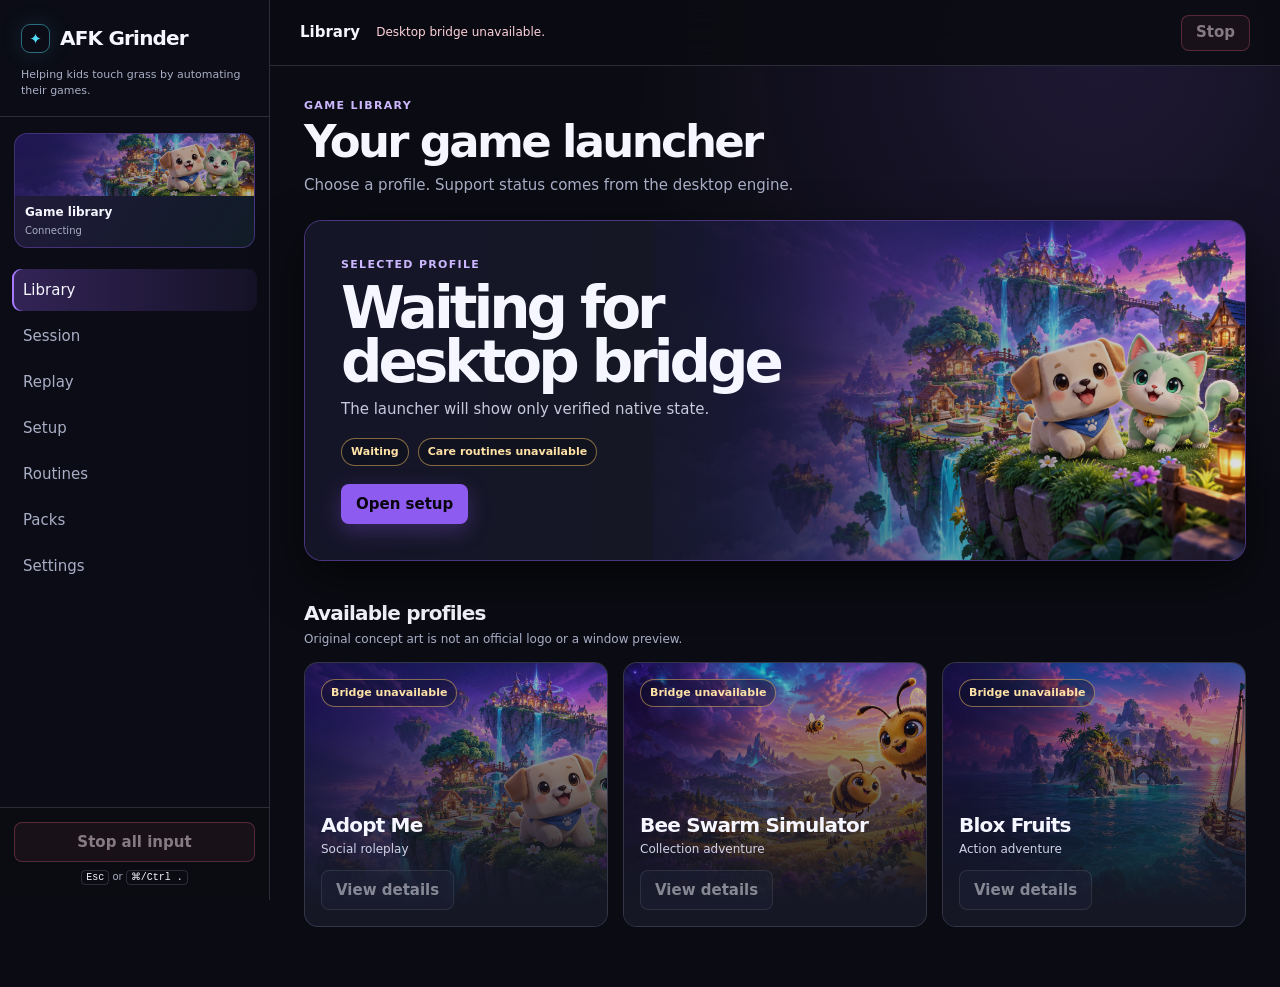
==== commit d6e70bc4: "feat: add guarded popups and private replay Add manual content calibration, isolated pinned OCR, and" ====
--- a/src/afk_grinder/web/index.html
+++ b/src/afk_grinder/web/index.html
@@ -17,6 +17,7 @@
       <nav class="nav" aria-label="Launcher sections">
         <button type="button" data-route="library" aria-current="page">Library</button>
         <button type="button" data-route="session">Session</button>
+        <button type="button" data-route="replay">Replay</button>
         <button type="button" data-route="setup">Setup</button>
         <button type="button" data-route="routines">Routines</button>
         <button type="button" data-route="packs">Packs</button>
@@ -40,20 +41,26 @@
           <div class="page-title"><div><p class="eyebrow">Supervised session</p><h1 id="session-title">Session</h1><p>Engine state decides whether a run can start.</p></div><span class="badge" id="session-phase">Waiting</span></div>
           <div class="two-col"><article class="panel"><h2 id="session-heading">Waiting for state</h2><p id="session-message">No local session data is available yet.</p><div class="mode-group" role="group" aria-label="Session mode"><button type="button" data-mode="dry">Dry run</button><button type="button" data-mode="live">Live input</button></div><div class="routine"><div><strong id="template-name">Input check</strong><span id="template-detail">Native template data will appear here.</span></div><span class="badge" id="start-readiness">Waiting</span></div><div class="button-row"><button class="primary" type="button" data-command="start" id="start-button">Start</button><button class="secondary" type="button" data-route="setup">Open setup</button></div><p class="note">Live input uses the engine’s 3-second manual switch and its <span id="limit-seconds">30</span>-second cap. No auto-resume.</p></article>
             <aside class="panel preview-panel"><div class="panel-heading"><h2>Private window preview</h2><span class="badge" id="preview-phase">Not captured</span></div><div class="preview-wrap"><img id="preview-image" alt="Selected native window preview" hidden><div id="preview-empty"><strong>No preview available</strong><span>Capture happens only through the desktop engine and stays in memory.</span></div></div><p class="note" id="preview-note">A preview does not prove gameplay is ready.</p></aside></div>
+          <article class="panel popup-panel" aria-labelledby="popup-title"><div class="panel-heading"><div><p class="eyebrow">Safe classifier</p><h2 id="popup-title">Popup recovery</h2><p id="popup-message" role="status" aria-live="polite">Checks only approved Adopt Me popups. Unknown, login, purchase, and trade screens remain blocked.</p></div><span class="badge" id="popup-phase">Waiting</span></div><div class="popup-actions"><button class="secondary" type="button" id="popup-check">Check popups</button><button class="primary" type="button" id="popup-resolve">Resolve approved popup</button></div><label class="check"><input type="checkbox" id="reconnect-checkbox"> <span>Allow supervised reconnect recovery. It uses a three-second countdown and 30-second cap; it never signs in or resumes work.</span></label><p class="note">Resolve runs only after an approved popup result, with a supervised three-second countdown and 30-second cap. No blind clicks or generic Escape actions.</p></article>
+        </section>
+
+        <section data-page="replay" class="page" aria-labelledby="replay-title">
+          <div class="page-title"><div><p class="eyebrow">Private local history</p><h1 id="replay-title">Replay</h1><p>Bounded live-session replay; private screens are masked before storage. Playback stays available when current gameplay is blocked.</p></div><span class="badge" id="replay-phase">Recording off</span></div>
+          <div class="replay-layout"><aside class="panel replay-sessions"><div class="panel-heading"><div><h2>Sessions</h2><p id="replay-stats">No replay data stored.</p></div></div><div id="replay-session-list" class="replay-session-list" role="list" aria-live="polite"></div><div class="replay-page-controls"><button class="ghost" type="button" id="replay-sessions-newest">Newest sessions</button><button class="secondary" type="button" id="replay-sessions-older">Older sessions</button></div><p id="replay-empty" class="note">Recording is off. Enable it in Settings before any game image can be written.</p></aside><article class="panel replay-player"><div class="panel-heading"><div><h2>Low-resolution player</h2><p id="replay-frame-detail">Select a private session to inspect known-content frames.</p></div><span class="badge" id="replay-frame-state">No frame</span></div><div class="replay-image-wrap"><img id="replay-image" alt="Selected private replay frame" hidden><div id="replay-image-empty"><strong>No frame selected</strong><span>Recognized purchase and trade frames are blurred before encoding. Login, unknown, and restricted screens become opaque privacy placeholders. Desktop content is excluded.</span></div></div><label class="sr-only" for="replay-scrubber">Replay frame</label><input id="replay-scrubber" type="range" min="0" max="0" value="0" disabled><div class="replay-controls"><button class="secondary" type="button" id="replay-prev" aria-label="Previous replay frame">Previous</button><button class="primary" type="button" id="replay-play" aria-pressed="false">Play</button><button class="secondary" type="button" id="replay-next" aria-label="Next replay frame">Next</button></div><div class="replay-page-controls"><button class="ghost" type="button" id="replay-frames-newest">Newest frames</button><button class="secondary" type="button" id="replay-frames-older">Older frames</button></div><p class="note replay-message" id="replay-message" aria-live="polite">Replay history is loading.</p></article></div>
         </section>
 
         <section data-page="setup" class="page" aria-labelledby="setup-title">
           <div class="page-title"><div><p class="eyebrow">Required checks</p><h1 id="setup-title">Setup</h1><p>Sign in manually. Keep gameplay visible, with chat and menus closed.</p></div></div>
           <div class="two-col"><article class="panel"><ol class="setup-list"><li><span>1</span><div><strong>Find a Roblox window</strong><p id="binding-message">Waiting for discovery.</p></div><button class="secondary" type="button" data-command="refresh_targets">Retry</button></li><li id="candidate-row" hidden><span>2</span><div><strong>Select a window</strong><p>More than one verified Roblox window was found.</p><div class="candidate-buttons" id="candidate-buttons"></div></div></li><li><span>3</span><div><strong>Capture private preview</strong><p id="capture-message">Preview stays in memory and is optional.</p></div><div class="button-stack"><button class="secondary" type="button" data-command="capture">Capture</button><button class="ghost" type="button" data-command="clear_preview">Cancel</button></div></li><li><span>4</span><div><strong>Refresh native access</strong><p id="readiness-message">Waiting for native readiness.</p></div><button class="secondary" type="button" data-command="refresh_readiness">Check access</button></li><li><span>5</span><div><strong>Confirm visible gameplay</strong><p>Required for live input. This confirmation is consumed by every live start.</p><label class="check"><input type="checkbox" id="ack-checkbox"> <span>I am signed in. Gameplay visible. Chat and menus closed.</span></label></div></li></ol></article>
             <aside class="panel"><h2>Setup status</h2><dl class="status-list"><div><dt>Window</dt><dd id="binding-phase">Waiting</dd></div><div><dt>Access</dt><dd id="readiness-phase">Waiting</dd></div><div><dt>Manual confirmation</dt><dd id="ack-phase">Not confirmed</dd></div></dl><div class="notice"><strong>Manual sign-in only.</strong><p>No credentials, chat, trades, purchases, focus stealing, or automatic resume.</p></div></aside></div>
-          <article class="panel roi-panel" id="roi-panel"><div class="panel-heading"><div><h2>Optional preview reference</h2><p>16:9 metadata only. It does not prove gameplay, access, or readiness.</p></div><span class="badge" id="geometry-phase">No reference</span></div><div class="roi-canvas-wrap"><canvas id="roi-canvas" aria-label="Preview reference area editor" tabindex="0"></canvas><p id="roi-empty">Capture a native preview to edit an optional reference area.</p></div><div class="button-row"><button class="secondary" type="button" id="area-check">Check reference</button><button class="ghost" type="button" data-command="reset_area">Reset reference</button></div><p class="note">Enter or Space creates a centered area. Arrow keys move it. Shift plus Arrow keys resizes it. R resets it. On macOS, raw window bounds need manual geometry checking.</p></article>
+          <article class="panel roi-panel" id="roi-panel"><div class="panel-heading"><div><h2>Adopt Me content area</h2><p>Draw any source-pixel rectangle around Adopt Me content. Roblox chrome, login, and desktop must stay outside it.</p></div><span class="badge" id="geometry-phase">No reference</span></div><div class="roi-canvas-wrap"><canvas id="roi-canvas" aria-label="Adopt Me content area editor" tabindex="0"></canvas><p id="roi-empty">Capture a native preview to set an optional content area.</p></div><div class="area-fields" aria-label="Content area source pixels"><label>X<input id="area-x" type="number" min="0" step="1" inputmode="numeric"></label><label>Y<input id="area-y" type="number" min="0" step="1" inputmode="numeric"></label><label>Width<input id="area-width" type="number" min="1" step="1" inputmode="numeric"></label><label>Height<input id="area-height" type="number" min="1" step="1" inputmode="numeric"></label></div><label class="check attestation"><input type="checkbox" id="area-attestation"> <span>I confirm box contains Adopt Me content only, excluding Roblox chrome/login/desktop.</span></label><div class="button-row"><button class="secondary" type="button" id="area-check">Check area</button><button class="ghost" type="button" data-command="reset_area">Reset area</button></div><p class="note">Drag to place a rectangle. Arrow keys move it by one source pixel. Shift plus Arrow keys resizes it by one source pixel. R resets it. Popups may stay inside; clear nothing before calibration.</p></article>
         </section>
 
         <section data-page="routines" class="page" aria-labelledby="routines-title"><div class="page-title"><div><p class="eyebrow">Routine controls</p><h1 id="routines-title">Routines</h1><p>Only bounded declarative input checks are accepted.</p></div></div><div class="two-col"><article class="panel"><h2 id="routine-title">Input check</h2><p id="routine-copy">Template details come from the desktop engine.</p><button class="primary" type="button" data-route="session">Open session</button></article><article class="panel locked"><h2>Indoor care</h2><p>Unavailable until native and game-specific evidence exists.</p><button class="ghost" type="button" disabled>Unavailable</button></article></div><article class="panel advanced"><div class="panel-heading"><div><h2>Advanced template</h2><p>Editable only while idle. This is not the primary session flow.</p></div><span class="badge" id="template-status">Waiting</span></div><label for="template-json">Input-check template JSON</label><textarea id="template-json" rows="9" spellcheck="false"></textarea><div class="button-row"><button class="secondary" type="button" id="template-save">Validate template</button></div><p class="note">Scripts, chat, purchases, trades, credentials, and unattended actions are not accepted.</p></article></section>
 
         <section data-page="packs" class="page" aria-labelledby="packs-title"><div class="page-title"><div><p class="eyebrow">Game packs</p><h1 id="packs-title">Packs</h1><p>Curated game-specific packs are unavailable.</p></div></div><article class="panel empty-state"><h2>No packs available</h2><p>Installation and long-session support remain unavailable.</p><button class="ghost" type="button" disabled>Packs unavailable</button></article></section>
 
-        <section data-page="settings" class="page" aria-labelledby="settings-title"><div class="page-title"><div><p class="eyebrow">Local launcher</p><h1 id="settings-title">Settings</h1><p>Application information and privacy boundary.</p></div></div><article class="panel"><dl class="settings-list"><div><dt>Appearance</dt><dd>Dark launcher</dd></div><div><dt>Interface size</dt><dd>Use the Interface menu to choose 100–200%. This changes only launcher visuals, retains source-pixel reference coordinates, and never arms or starts input. Normal focus-loss and Stop rules still apply.</dd></div><div><dt>Privacy</dt><dd>Memory-only window previews. No telemetry or remote resources.</dd></div><div><dt>Session limit</dt><dd id="settings-limit">Waiting for backend</dd></div><div><dt>Version</dt><dd id="app-version">Waiting for backend</dd></div><div><dt>Commit</dt><dd id="app-commit">Waiting for backend</dd></div><div><dt>Platform</dt><dd id="app-platform">Waiting for backend</dd></div></dl></article></section>
+        <section data-page="settings" class="page" aria-labelledby="settings-title"><div class="page-title"><div><p class="eyebrow">Local launcher</p><h1 id="settings-title">Settings</h1><p>Application information and privacy boundary.</p></div></div><article class="panel"><dl class="settings-list"><div><dt>Appearance</dt><dd>Dark launcher</dd></div><div><dt>Interface size</dt><dd>Use the Interface menu to choose 100–200%. This changes only launcher visuals, retains source-pixel reference coordinates, and never arms or starts input. Normal focus-loss and Stop rules still apply.</dd></div><div><dt>Privacy</dt><dd>Memory-only window previews. No telemetry or remote resources.</dd></div><div><dt>Session limit</dt><dd id="settings-limit">Waiting for backend</dd></div><div><dt>Version</dt><dd id="app-version">Waiting for backend</dd></div><div><dt>Commit</dt><dd id="app-commit">Waiting for backend</dd></div><div><dt>Platform</dt><dd id="app-platform">Waiting for backend</dd></div></dl></article><article class="panel replay-settings" aria-labelledby="recording-title"><div class="panel-heading"><div><p class="eyebrow">Private replay</p><h2 id="recording-title">Local recording</h2><p>Bounded live-session replay; private screens are masked before storage. Off by default.</p></div><span class="badge warn" id="recording-status" role="status" aria-live="polite">Off</span></div><label class="check"><input type="checkbox" id="recording-enabled"> <span>Enable local replay recording</span></label><p class="note">Unknown, login, and restricted screens save only opaque privacy placeholders. Recognized purchase and trade screens are strongly blurred before encoding. Clear normal-gameplay recording needs future profile-specific evidence; this setting never authorizes input.</p><div class="recording-grid"><label>Keep days<input id="recording-days" type="number" min="1" max="365" step="1" inputmode="numeric"></label><label>Format<select id="recording-format"><option value="webp">WebP</option><option value="jpeg">JPEG</option></select></label><label>Max width<input id="recording-width" type="number" min="320" max="1920" step="1" inputmode="numeric"></label><label>Quality<input id="recording-quality" type="number" min="30" max="85" step="1" inputmode="numeric"></label><label>Interval seconds<input id="recording-interval" type="number" min="1" max="30" step="1" inputmode="numeric"></label><label>Disk cap MiB<input id="recording-cap" type="number" min="100" max="20480" step="1" inputmode="numeric"></label></div><div class="button-row"><button class="primary" type="button" id="recording-save">Save recording settings</button></div><p class="note" id="recording-message" role="status" aria-live="polite">Replay settings are local only.</p><p class="note">No keys or uploads. Disk cap may expire sessions earlier.</p></article></section>
       </main>
     </div>
   </div>
--- a/src/afk_grinder/web/styles.css
+++ b/src/afk_grinder/web/styles.css
@@ -12,3 +12,7 @@
 @media (max-width:620px){.app-shell{grid-template-columns:minmax(0,1fr)}.rail,.nav{min-width:0;max-width:100%}.brand strong{display:block}}
 @media (max-width:620px){.status-list div,.settings-list div{grid-template-columns:minmax(0,1fr)}.status-list dd,.settings-list dd{min-width:0;overflow-wrap:anywhere}.routine>div,.routine>span{min-width:0;overflow-wrap:anywhere}}
 @media (min-width:761px) and (max-width:1000px){.two-col{grid-template-columns:1fr}.game-grid{grid-template-columns:repeat(2,minmax(0,1fr))}}
+
+.popup-panel,.replay-settings{margin-top:16px}.popup-actions,.replay-controls,.replay-page-controls{display:flex;flex-wrap:wrap;gap:9px;margin-top:18px}.popup-actions button{min-width:180px}.replay-layout{display:grid;grid-template-columns:minmax(240px,.65fr) minmax(0,1.35fr);gap:16px}.replay-sessions{min-width:0}.replay-session-list{display:grid;gap:8px;margin-top:16px}.replay-session{display:grid;grid-template-columns:minmax(0,1fr) auto;gap:6px;align-items:center;padding:9px;border:1px solid var(--line);border-radius:9px;background:#0b0c1399}.replay-session button:first-child{width:100%;overflow:hidden;text-overflow:ellipsis;white-space:nowrap;text-align:left}.replay-session button[aria-pressed="true"]{border-color:var(--cyan);background:#50dbf717}.replay-session span{grid-column:1;color:var(--muted);font-size:11px}.replay-session .replay-delete{grid-column:2;grid-row:1 / span 2;min-height:34px;padding-inline:9px;color:#ffd5df}.replay-image-wrap{display:grid;place-items:center;min-height:300px;margin-top:14px;overflow:hidden;border:1px dashed #a9aec657;border-radius:10px;background:#0b0c13}.replay-image-wrap img{display:block;max-width:100%;max-height:460px;object-fit:contain}.replay-image-wrap div{display:grid;gap:4px;padding:25px;text-align:center;color:var(--muted)}.replay-image-wrap strong{color:var(--text)}#replay-scrubber{display:block;width:100%;margin-top:18px;accent-color:var(--cyan)}.replay-message{min-height:1.5em}.area-fields,.recording-grid{display:grid;grid-template-columns:repeat(4,minmax(0,1fr));gap:10px;margin-top:16px}.area-fields label,.recording-grid label{display:grid;gap:5px;color:var(--muted);font-size:12px}.area-fields input,.recording-grid input,.recording-grid select{min-width:0;min-height:40px;padding:6px 8px;border:1px solid var(--line);border-radius:8px;background:#0b0c13;color:var(--text)}.attestation{padding:12px;margin-top:14px;border:1px solid #ffc86a54;border-radius:9px;background:#ffc86a0d}.recording-grid{grid-template-columns:repeat(3,minmax(0,1fr))}.disabled-panel{opacity:.72}.disabled-panel .roi-canvas-wrap{filter:saturate(.45)}
+@media (max-width:760px){.replay-layout{grid-template-columns:1fr}.area-fields,.recording-grid{grid-template-columns:repeat(2,minmax(0,1fr))}.replay-image-wrap{min-height:230px}}
+@media (max-width:420px){.area-fields,.recording-grid{grid-template-columns:1fr}.popup-actions button,.replay-controls button{flex:1 1 auto;min-width:0}.replay-session{grid-template-columns:minmax(0,1fr)}.replay-session .replay-delete{grid-column:1;grid-row:auto;justify-self:start}}
